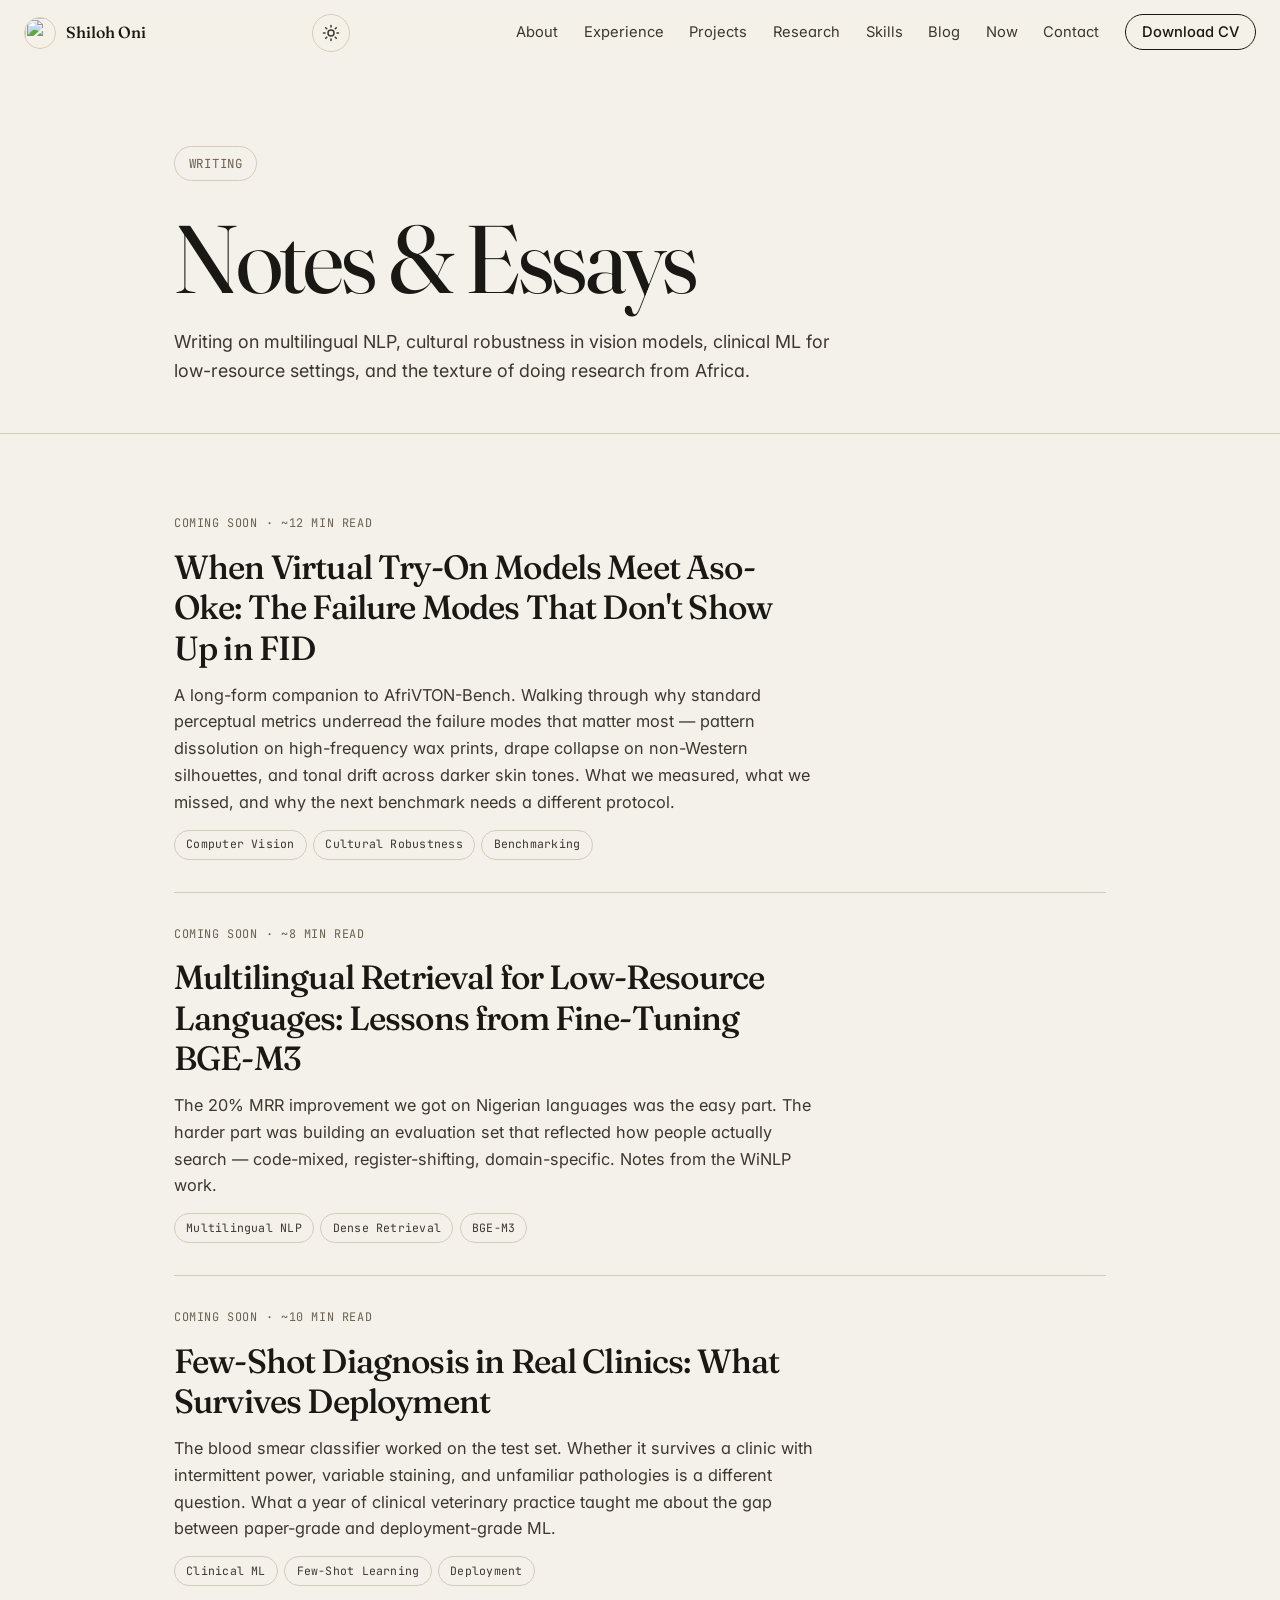
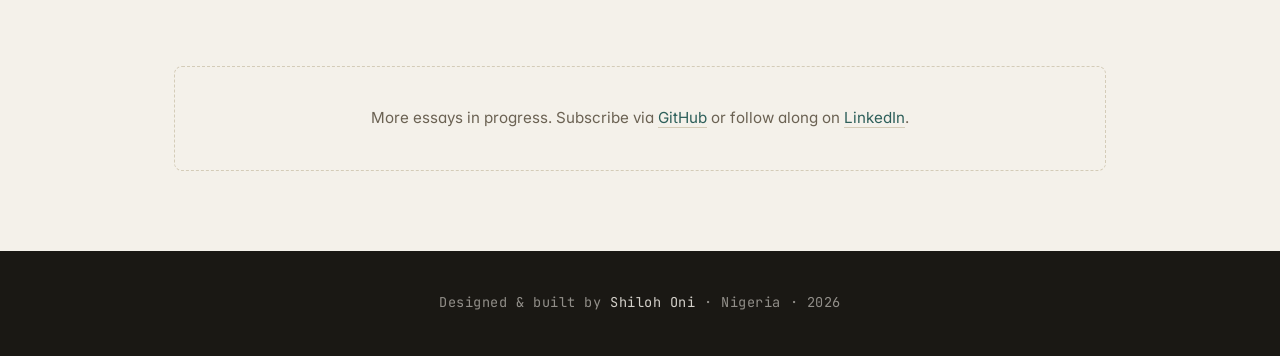
==== blog.html @ 476ba699 "Add files via upload Initial commit" ====
<!DOCTYPE html>
<html lang="en">
<head>
  <meta charset="UTF-8" />
  <meta name="viewport" content="width=device-width, initial-scale=1.0" />
  <meta name="description" content="Writing on multilingual NLP, cultural robustness in vision models, clinical ML, and applied research from Africa." />
  <title>Blog — Shiloh Oni</title>
  <link rel="preconnect" href="https://fonts.googleapis.com" />
  <link rel="preconnect" href="https://fonts.gstatic.com" crossorigin />
  <link href="https://fonts.googleapis.com/css2?family=Fraunces:opsz,wght@9..144,300;9..144,400;9..144,500;9..144,600;9..144,700&family=Inter:wght@300;400;500;600;700&family=JetBrains+Mono:wght@400;500&display=swap" rel="stylesheet" />
  <link rel="stylesheet" href="styles.css" />
</head>
<body>

  <!-- ============ NAV ============ -->
  <nav class="nav" id="nav">
    <a href="index.html" class="nav__brand">
      <img src="assets/shiloh-portrait.jpg" alt="" class="nav__avatar" />
      <span class="nav__name">Shiloh Oni</span>
    </a>
    <div class="nav__actions">
      <button class="theme-toggle" id="themeToggle" aria-label="Toggle theme" title="Toggle theme">
        <svg class="theme-toggle__sun" viewBox="0 0 24 24" width="18" height="18" fill="none" stroke="currentColor" stroke-width="2" stroke-linecap="round" stroke-linejoin="round"><circle cx="12" cy="12" r="4"/><path d="M12 2v2M12 20v2M4.93 4.93l1.41 1.41M17.66 17.66l1.41 1.41M2 12h2M20 12h2M4.93 19.07l1.41-1.41M17.66 6.34l1.41-1.41"/></svg>
        <svg class="theme-toggle__moon" viewBox="0 0 24 24" width="18" height="18" fill="none" stroke="currentColor" stroke-width="2" stroke-linecap="round" stroke-linejoin="round"><path d="M21 12.79A9 9 0 1 1 11.21 3 7 7 0 0 0 21 12.79z"/></svg>
      </button>
      <button class="nav__toggle" id="navToggle" aria-label="Toggle menu" aria-expanded="false">
        <span></span><span></span><span></span>
      </button>
    </div>
    <ul class="nav__list" id="navList">
      <li><a href="index.html#about">About</a></li>
      <li><a href="index.html#experience">Experience</a></li>
      <li><a href="index.html#projects">Projects</a></li>
      <li><a href="index.html#research">Research</a></li>
      <li><a href="index.html#skills">Skills</a></li>
      <li><a href="blog.html" aria-current="page">Blog</a></li>
      <li><a href="now.html">Now</a></li>
      <li><a href="index.html#contact">Contact</a></li>
      <li><a href="assets/ShilohOni_CV.pdf" class="nav__cv" target="_blank" rel="noopener">Download CV</a></li>
    </ul>
  </nav>

  <!-- ============ HEADER ============ -->
  <header class="page-header">
    <div class="container container--narrow">
      <div class="page-header__meta">
        <span>Writing</span>
      </div>
      <h1 class="page-header__title">Notes &amp; Essays</h1>
      <p class="page-header__lede">
        Writing on multilingual NLP, cultural robustness in vision models, clinical ML for low-resource settings, and the texture of doing research from Africa.
      </p>
    </div>
  </header>

  <!-- ============ POSTS ============ -->
  <section class="blog">
    <div class="container container--narrow">

      <article class="post-card">
        <div class="post-card__meta">
          <span>Coming Soon</span><span aria-hidden="true">·</span>
          <span>~12 min read</span>
        </div>
        <h2 class="post-card__title">When Virtual Try-On Models Meet Aso-Oke: The Failure Modes That Don't Show Up in FID</h2>
        <p class="post-card__excerpt">
          A long-form companion to AfriVTON-Bench. Walking through why standard perceptual metrics underread the failure modes that matter most — pattern dissolution on high-frequency wax prints, drape collapse on non-Western silhouettes, and tonal drift across darker skin tones. What we measured, what we missed, and why the next benchmark needs a different protocol.
        </p>
        <div class="tags">
          <span class="tag">Computer Vision</span>
          <span class="tag">Cultural Robustness</span>
          <span class="tag">Benchmarking</span>
        </div>
      </article>

      <article class="post-card">
        <div class="post-card__meta">
          <span>Coming Soon</span><span aria-hidden="true">·</span>
          <span>~8 min read</span>
        </div>
        <h2 class="post-card__title">Multilingual Retrieval for Low-Resource Languages: Lessons from Fine-Tuning BGE-M3</h2>
        <p class="post-card__excerpt">
          The 20% MRR improvement we got on Nigerian languages was the easy part. The harder part was building an evaluation set that reflected how people actually search — code-mixed, register-shifting, domain-specific. Notes from the WiNLP work.
        </p>
        <div class="tags">
          <span class="tag">Multilingual NLP</span>
          <span class="tag">Dense Retrieval</span>
          <span class="tag">BGE-M3</span>
        </div>
      </article>

      <article class="post-card">
        <div class="post-card__meta">
          <span>Coming Soon</span><span aria-hidden="true">·</span>
          <span>~10 min read</span>
        </div>
        <h2 class="post-card__title">Few-Shot Diagnosis in Real Clinics: What Survives Deployment</h2>
        <p class="post-card__excerpt">
          The blood smear classifier worked on the test set. Whether it survives a clinic with intermittent power, variable staining, and unfamiliar pathologies is a different question. What a year of clinical veterinary practice taught me about the gap between paper-grade and deployment-grade ML.
        </p>
        <div class="tags">
          <span class="tag">Clinical ML</span>
          <span class="tag">Few-Shot Learning</span>
          <span class="tag">Deployment</span>
        </div>
      </article>

      <div class="blog__placeholder">
        <p>More essays in progress. Subscribe via <a href="https://github.com/tamiloreafk" target="_blank" rel="noopener">GitHub</a> or follow along on <a href="https://www.linkedin.com/in/adebisi-oni-2a6aa83b8" target="_blank" rel="noopener">LinkedIn</a>.</p>
      </div>

    </div>
  </section>

  <footer class="footer">
    <div class="container">
      <p>Designed &amp; built by <a href="index.html">Shiloh Oni</a> · Nigeria · 2026</p>
    </div>
  </footer>

  <script src="script.js"></script>
</body>
</html>
---- styles.css ----
/* ============================================================
   Shiloh Oni — Portfolio
   ============================================================ */

/* ===== Tokens ===== */
:root, [data-theme="light"] {
  /* Palette — warm cream + near-black */
  --cream: #F4F1EA;
  --cream-2: #ECE6D7;
  --cream-3: #E1D9C5;
  --ink: #1A1814;
  --ink-2: #3D372E;
  --ink-3: #6B6253;
  --ink-4: #9A8F7C;
  --rule: #D4CCB8;
  --rule-soft: #E4DDCB;
  --accent: #2D5F5A;
  --accent-2: #1F4441;
  --accent-soft: rgba(45,95,90,0.08);
  --accent-border: rgba(45,95,90,0.25);
  --grad-1: #2D5F5A;
  --grad-2: #6B8E3D;
  --grad-text-start: #1A1814;
  --grad-text-end: #6B6253;
  --shadow-portrait: 0 30px 60px -30px rgba(26,24,20,0.25);
  --shadow-card: 0 12px 30px -18px rgba(26,24,20,0.18);
  --nav-bg: rgba(244, 241, 234, 0.92);

  /* Type */
  --font-display: 'Fraunces', Georgia, serif;
  --font-body: 'Inter', -apple-system, BlinkMacSystemFont, sans-serif;
  --font-mono: 'JetBrains Mono', ui-monospace, monospace;

  /* Layout */
  --container: 1200px;
  --container-narrow: 980px;
  --space-1: 0.5rem;
  --space-2: 1rem;
  --space-3: 1.5rem;
  --space-4: 2rem;
  --space-5: 3rem;
  --space-6: 4.5rem;
  --space-7: 6rem;
  --radius-sm: 4px;
  --radius: 8px;
  --radius-lg: 16px;
  --radius-xl: 24px;
}

[data-theme="dark"] {
  --cream: #0A0A0C;
  --cream-2: #111114;
  --cream-3: #1A1A1F;
  --ink: #FAFAFA;
  --ink-2: #C5C5CB;
  --ink-3: #8A8A92;
  --ink-4: #5C5C66;
  --rule: rgba(255,255,255,0.08);
  --rule-soft: rgba(255,255,255,0.05);
  --accent: #34D399;
  --accent-2: #10B981;
  --accent-soft: rgba(52,211,153,0.10);
  --accent-border: rgba(52,211,153,0.30);
  --grad-1: #22D3EE;
  --grad-2: #34D399;
  --grad-text-start: #FFFFFF;
  --grad-text-end: #6B6B73;
  --shadow-portrait: 0 30px 80px -30px rgba(34,211,238,0.25), 0 0 0 1px rgba(255,255,255,0.04);
  --shadow-card: 0 12px 30px -18px rgba(0,0,0,0.6);
  --nav-bg: rgba(10, 10, 12, 0.85);
}

/* ===== Reset / base ===== */
*, *::before, *::after { box-sizing: border-box; }
html { scroll-behavior: smooth; -webkit-text-size-adjust: 100%; }
body {
  margin: 0;
  font-family: var(--font-body);
  font-size: 16px;
  line-height: 1.6;
  color: var(--ink);
  background: var(--cream);
  font-feature-settings: "ss01", "cv11";
  -webkit-font-smoothing: antialiased;
  -moz-osx-font-smoothing: grayscale;
}
img { max-width: 100%; display: block; }
a { color: inherit; text-decoration: none; transition: color .2s ease; }
a:hover { color: var(--accent); }
ul, ol { margin: 0; padding: 0; list-style: none; }
button { font: inherit; cursor: pointer; }

/* Selection */
::selection { background: var(--ink); color: var(--cream); }

/* ===== Layout helpers ===== */
.container {
  width: 100%;
  max-width: var(--container);
  margin: 0 auto;
  padding: 0 1.5rem;
}

/* ===== Navigation ===== */
.nav {
  position: sticky;
  top: 0;
  z-index: 100;
  background: var(--nav-bg);
  backdrop-filter: saturate(140%) blur(10px);
  -webkit-backdrop-filter: saturate(140%) blur(10px);
  border-bottom: 1px solid transparent;
  transition: border-color .2s ease, background .25s ease;
  display: flex;
  align-items: center;
  justify-content: space-between;
  gap: 1rem;
  padding: 0.85rem 1.5rem;
}
.nav.is-scrolled { border-bottom-color: var(--rule); }

.nav__brand {
  display: inline-flex;
  align-items: center;
  gap: 0.65rem;
  font-weight: 600;
  letter-spacing: -0.01em;
}
.nav__avatar {
  width: 32px; height: 32px;
  border-radius: 50%;
  object-fit: cover;
  border: 1px solid var(--rule);
}
.nav__name { font-family: var(--font-display); font-weight: 500; font-size: 1rem; }

.nav__list {
  display: flex;
  align-items: center;
  gap: 1.6rem;
  font-size: 0.92rem;
}
.nav__list a { color: var(--ink-2); }
.nav__list a:hover { color: var(--ink); }
.nav__cv {
  padding: 0.5rem 1rem;
  border: 1px solid var(--ink);
  border-radius: 999px;
  color: var(--ink) !important;
  font-weight: 500;
  transition: background .2s ease, color .2s ease;
}
.nav__cv:hover { background: var(--ink); color: var(--cream) !important; }

.nav__toggle { display: none; }

/* ===== Hero ===== */
.hero {
  position: relative;
  padding: 4.5rem 0 0;
  border-bottom: 1px solid var(--rule);
}
.hero .container { position: relative; }

.hero__status {
  display: inline-flex;
  align-items: center;
  gap: 0.55rem;
  font-family: var(--font-mono);
  font-size: 0.78rem;
  letter-spacing: 0.04em;
  text-transform: uppercase;
  color: var(--ink-2);
  padding: 0.4rem 0.85rem;
  border: 1px solid var(--rule);
  border-radius: 999px;
  background: rgba(255,255,255,0.4);
  margin-bottom: 2rem;
}
.hero__dot {
  width: 7px; height: 7px;
  border-radius: 50%;
  background: var(--accent);
  box-shadow: 0 0 0 3px rgba(45,95,90,0.18);
  animation: pulse 2.4s ease-in-out infinite;
}
@keyframes pulse {
  0%, 100% { opacity: 1; }
  50% { opacity: 0.55; }
}

.hero__name {
  font-family: var(--font-display);
  font-weight: 400;
  font-size: clamp(3.5rem, 9vw, 7.5rem);
  line-height: 0.95;
  letter-spacing: -0.035em;
  margin: 0 0 1.5rem;
  font-variation-settings: "opsz" 144, "SOFT" 100;
  max-width: 60%;
}
.hero__name-em {
  font-style: italic;
  font-weight: 300;
  color: var(--ink-2);
}

.hero__divider {
  width: 60px;
  height: 1px;
  background: var(--ink);
  margin: 1rem 0 1.75rem;
}

.hero__lede {
  font-size: 1.18rem;
  line-height: 1.6;
  max-width: 56%;
  margin: 0 0 1.4rem;
  color: var(--ink-2);
}
.hero__lede strong { color: var(--ink); font-weight: 600; }

.hero__now {
  max-width: 56%;
  font-size: 0.96rem;
  color: var(--ink-3);
  margin: 0 0 2.25rem;
  padding-left: 1rem;
  border-left: 2px solid var(--accent);
}
.hero__now a { color: var(--accent); border-bottom: 1px dashed var(--accent); }
.hero__now a:hover { background: var(--accent); color: var(--cream); border-bottom-color: transparent; }

.hero__cta {
  display: flex;
  gap: 0.75rem;
  margin-bottom: 1.75rem;
  flex-wrap: wrap;
}
.btn {
  display: inline-flex;
  align-items: center;
  gap: 0.5rem;
  padding: 0.85rem 1.4rem;
  border-radius: 999px;
  font-size: 0.95rem;
  font-weight: 500;
  transition: transform .15s ease, background .2s ease, color .2s ease, border-color .2s ease;
}
.btn--primary {
  background: var(--ink);
  color: var(--cream);
  border: 1px solid var(--ink);
}
.btn--primary:hover {
  background: var(--accent);
  border-color: var(--accent);
  color: var(--cream);
  transform: translateY(-1px);
}
.btn--ghost {
  background: transparent;
  color: var(--ink);
  border: 1px solid var(--ink);
}
.btn--ghost:hover {
  background: var(--ink);
  color: var(--cream);
  transform: translateY(-1px);
}

.hero__socials {
  display: flex;
  gap: 0.5rem;
  margin-bottom: 3rem;
}
.hero__socials a {
  display: inline-flex;
  align-items: center;
  justify-content: center;
  width: 40px; height: 40px;
  border: 1px solid var(--rule);
  border-radius: 50%;
  color: var(--ink-2);
  transition: background .2s ease, color .2s ease, border-color .2s ease, transform .15s ease;
}
.hero__socials a:hover {
  background: var(--ink);
  color: var(--cream);
  border-color: var(--ink);
  transform: translateY(-2px);
}

.hero__portrait {
  position: absolute;
  right: 1.5rem;
  top: 3rem;
  width: 36%;
  max-width: 420px;
  aspect-ratio: 3 / 4;
  overflow: hidden;
  border-radius: var(--radius-lg);
  border: 1px solid var(--rule);
  box-shadow: 0 30px 60px -30px rgba(26,24,20,0.25);
}
.hero__portrait img {
  width: 100%; height: 100%;
  object-fit: cover;
  object-position: center 18%;
}

.hero__stats {
  display: grid;
  grid-template-columns: repeat(4, 1fr);
  gap: 1rem;
  padding: 2.5rem 1.5rem;
  border-top: 1px solid var(--rule);
  margin-top: 2.5rem;
}
.stat {
  display: flex;
  flex-direction: column;
  gap: 0.35rem;
}
.stat__num {
  font-family: var(--font-display);
  font-weight: 500;
  font-size: clamp(2rem, 4vw, 3rem);
  line-height: 1;
  letter-spacing: -0.025em;
  color: var(--ink);
}
.stat__plus {
  font-size: 0.65em;
  color: var(--accent);
  margin-left: 0.1em;
}
.stat__label {
  font-family: var(--font-mono);
  font-size: 0.75rem;
  color: var(--ink-3);
  text-transform: uppercase;
  letter-spacing: 0.05em;
}

.marquee {
  overflow: hidden;
  border-top: 1px solid var(--rule);
  border-bottom: 1px solid var(--rule);
  padding: 0.85rem 0;
  background: var(--cream-2);
}
.marquee__track {
  display: flex;
  gap: 1.5rem;
  white-space: nowrap;
  animation: marquee 50s linear infinite;
  font-family: var(--font-mono);
  font-size: 0.82rem;
  letter-spacing: 0.04em;
  text-transform: uppercase;
  color: var(--ink-2);
}
.marquee__track span { flex-shrink: 0; }
@keyframes marquee {
  from { transform: translateX(0); }
  to { transform: translateX(-50%); }
}

/* ===== Section base ===== */
.section {
  padding: var(--space-7) 0;
  border-bottom: 1px solid var(--rule);
}
.section--alt { background: var(--cream-2); }
.section--contact { background: var(--ink); color: var(--cream); border-bottom: none; }
.section--contact .section__num { color: rgba(244,241,234,0.6); border-color: rgba(244,241,234,0.18); }
.section--contact .section__title { color: var(--cream); }
.section--contact .section__lede { color: rgba(244,241,234,0.7); }

.section__head {
  display: flex;
  align-items: center;
  gap: 1rem;
  margin-bottom: 1.5rem;
}
.section__num {
  display: inline-flex;
  align-items: center;
  font-family: var(--font-mono);
  font-size: 0.78rem;
  letter-spacing: 0.06em;
  text-transform: uppercase;
  color: var(--ink-3);
  padding: 0.4rem 0.85rem;
  border: 1px solid var(--rule);
  border-radius: 999px;
}
.section__title {
  font-family: var(--font-display);
  font-weight: 400;
  font-size: clamp(2.25rem, 4.5vw, 3.5rem);
  line-height: 1.05;
  letter-spacing: -0.03em;
  margin: 0 0 1rem;
  max-width: 22ch;
}
.section__lede {
  font-size: 1.08rem;
  color: var(--ink-2);
  max-width: 60ch;
  margin: 0 0 3rem;
}

/* ===== About ===== */
.about {
  display: grid;
  grid-template-columns: 5fr 7fr;
  gap: 3rem;
  align-items: start;
  margin-bottom: 3.5rem;
}
.about__portrait {
  margin: 0;
  border-radius: var(--radius-lg);
  overflow: hidden;
  border: 1px solid var(--rule);
  aspect-ratio: 3 / 4;
  box-shadow: 0 20px 50px -25px rgba(26,24,20,0.3);
}
.about__portrait img {
  width: 100%; height: 100%;
  object-fit: cover;
  object-position: center 18%;
  filter: contrast(1.02);
}
.about__body p {
  font-size: 1.04rem;
  line-height: 1.7;
  color: var(--ink-2);
  margin: 0 0 1.1rem;
}
.about__body strong { color: var(--ink); font-weight: 600; }

.about__stats {
  display: grid;
  grid-template-columns: repeat(4, 1fr);
  gap: 1.5rem;
  padding-top: 2rem;
  border-top: 1px solid var(--rule);
}

/* ===== Timeline / Roles ===== */
.timeline {
  position: relative;
  padding-left: 0;
  display: flex;
  flex-direction: column;
  gap: 2rem;
}
.role {
  padding: 2rem 0;
  border-top: 1px solid var(--rule);
  display: grid;
  grid-template-columns: 280px 1fr;
  grid-template-areas:
    "head desc"
    "meta desc"
    ".    tags";
  gap: 0.5rem 3rem;
  align-items: start;
}
.role:last-child { border-bottom: 1px solid var(--rule); }

.role__head {
  grid-area: head;
  display: flex;
  flex-direction: column;
  gap: 0.35rem;
}
.role__co {
  font-family: var(--font-display);
  font-weight: 500;
  font-size: 1.5rem;
  line-height: 1.15;
  letter-spacing: -0.02em;
  margin: 0;
  color: var(--ink);
}
.role__title {
  font-size: 0.95rem;
  color: var(--ink-2);
  font-weight: 500;
}
.role__meta {
  grid-area: meta;
  display: flex;
  flex-wrap: wrap;
  gap: 0.4rem;
  font-family: var(--font-mono);
  font-size: 0.74rem;
  color: var(--ink-3);
  text-transform: uppercase;
  letter-spacing: 0.04em;
  margin-top: 0.35rem;
}
.role > p {
  grid-area: desc;
  margin: 0 0 0.85rem;
  color: var(--ink-2);
  line-height: 1.65;
  align-self: start;
}
.role > .tags { grid-area: tags; margin-top: 0.25rem; }

/* ===== Tags ===== */
.tags {
  display: flex;
  flex-wrap: wrap;
  gap: 0.4rem;
}
.tag {
  display: inline-flex;
  align-items: center;
  padding: 0.3rem 0.7rem;
  border-radius: 999px;
  background: transparent;
  border: 1px solid var(--rule);
  font-family: var(--font-mono);
  font-size: 0.72rem;
  color: var(--ink-2);
  letter-spacing: 0.02em;
  transition: background .2s ease, color .2s ease, border-color .2s ease;
}
.tag:hover {
  background: var(--ink);
  color: var(--cream);
  border-color: var(--ink);
}

/* ===== Projects ===== */
.projects {
  display: grid;
  grid-template-columns: repeat(2, 1fr);
  gap: 1.5rem;
}
.project {
  padding: 2rem;
  background: var(--cream);
  border: 1px solid var(--rule);
  border-radius: var(--radius-lg);
  display: flex;
  flex-direction: column;
  gap: 1rem;
  transition: transform .2s ease, box-shadow .2s ease, border-color .2s ease;
}
.section--alt .project { background: var(--cream); }
.project:hover {
  transform: translateY(-3px);
  border-color: var(--ink-4);
  box-shadow: 0 20px 40px -25px rgba(26,24,20,0.2);
}
.project__head { display: flex; flex-direction: column; gap: 0.5rem; }
.project__badge {
  display: inline-flex;
  align-self: flex-start;
  font-family: var(--font-mono);
  font-size: 0.7rem;
  text-transform: uppercase;
  letter-spacing: 0.05em;
  color: var(--accent);
  padding: 0.3rem 0.65rem;
  background: rgba(45,95,90,0.08);
  border-radius: 999px;
}
.project__title {
  font-family: var(--font-display);
  font-weight: 500;
  font-size: 1.55rem;
  line-height: 1.2;
  letter-spacing: -0.02em;
  margin: 0;
  color: var(--ink);
}
.project p {
  margin: 0;
  color: var(--ink-2);
  line-height: 1.65;
  flex-grow: 1;
}
.project__links {
  display: flex;
  gap: 1rem;
  padding-top: 0.5rem;
  border-top: 1px solid var(--rule-soft);
  margin-top: auto;
}
.project__links a {
  font-family: var(--font-mono);
  font-size: 0.8rem;
  letter-spacing: 0.03em;
  text-transform: uppercase;
  color: var(--ink);
  font-weight: 500;
}
.project__links a:hover { color: var(--accent); }

/* ===== Papers / Research ===== */
.papers { display: flex; flex-direction: column; gap: 2rem; }
.paper {
  padding: 2.25rem;
  background: var(--cream);
  border: 1px solid var(--rule);
  border-radius: var(--radius-lg);
}
.paper__venue {
  display: inline-flex;
  font-family: var(--font-mono);
  font-size: 0.74rem;
  text-transform: uppercase;
  letter-spacing: 0.05em;
  color: var(--accent);
  padding: 0.35rem 0.75rem;
  background: rgba(45,95,90,0.08);
  border-radius: 999px;
  margin-bottom: 1rem;
}
.paper__title {
  font-family: var(--font-display);
  font-weight: 500;
  font-size: clamp(1.4rem, 2.4vw, 1.85rem);
  line-height: 1.25;
  letter-spacing: -0.02em;
  margin: 0 0 0.5rem;
  color: var(--ink);
}
.paper__authors {
  font-size: 0.92rem;
  color: var(--ink-3);
  margin-bottom: 1rem;
}
.paper__abstract {
  margin: 0 0 1.25rem;
  color: var(--ink-2);
  line-height: 1.7;
}

/* ===== Skills ===== */
.skills {
  display: grid;
  grid-template-columns: repeat(2, 1fr);
  gap: 2rem 3rem;
}
.skill-group h4 {
  font-family: var(--font-mono);
  font-size: 0.78rem;
  font-weight: 500;
  text-transform: uppercase;
  letter-spacing: 0.06em;
  color: var(--ink-3);
  margin: 0 0 0.85rem;
  padding-bottom: 0.5rem;
  border-bottom: 1px solid var(--rule);
}

/* ===== Awards ===== */
.awards {
  margin-top: 3rem;
  padding: 2rem;
  background: var(--cream);
  border: 1px solid var(--rule);
  border-radius: var(--radius-lg);
}
.awards__title {
  font-family: var(--font-display);
  font-size: 1.4rem;
  font-weight: 500;
  letter-spacing: -0.02em;
  margin: 0 0 1rem;
}
.awards__list { display: flex; flex-direction: column; gap: 0.6rem; }
.awards__list li {
  padding-left: 1.25rem;
  position: relative;
  color: var(--ink-2);
  line-height: 1.55;
}
.awards__list li::before {
  content: "";
  position: absolute;
  left: 0; top: 0.7em;
  width: 6px; height: 6px;
  background: var(--accent);
  border-radius: 50%;
}
.awards__list strong { color: var(--ink); font-weight: 600; }

/* ===== Contact ===== */
.section--contact .section__head { margin-bottom: 1.5rem; }
.contact__email {
  display: inline-block;
  font-family: var(--font-display);
  font-weight: 400;
  font-size: clamp(1.5rem, 4vw, 2.4rem);
  letter-spacing: -0.02em;
  color: var(--cream);
  border-bottom: 1px solid rgba(244,241,234,0.3);
  padding-bottom: 0.5rem;
  margin: 1.5rem 0 2.5rem;
  transition: border-color .2s ease, color .2s ease;
}
.contact__email:hover {
  color: var(--cream);
  border-bottom-color: var(--cream);
}
.contact__links {
  display: flex;
  flex-wrap: wrap;
  gap: 1rem 2rem;
}
.contact__links a {
  font-family: var(--font-mono);
  font-size: 0.85rem;
  letter-spacing: 0.04em;
  text-transform: uppercase;
  color: rgba(244,241,234,0.85);
}
.contact__links a:hover { color: var(--cream); }

/* ===== Footer ===== */
.footer {
  background: var(--ink);
  color: rgba(244,241,234,0.55);
  padding: 1.75rem 0;
  font-size: 0.85rem;
  font-family: var(--font-mono);
  text-align: center;
  letter-spacing: 0.04em;
}
.footer a { color: rgba(244,241,234,0.85); }
.footer a:hover { color: var(--cream); }

/* ============================================================
   Responsive
   ============================================================ */
@media (max-width: 960px) {
  .nav { padding: 0.75rem 1.25rem; }
  .nav__toggle {
    display: flex;
    flex-direction: column;
    justify-content: space-around;
    width: 28px;
    height: 22px;
    padding: 0;
    background: transparent;
    border: none;
  }
  .nav__toggle span {
    width: 100%;
    height: 1.5px;
    background: var(--ink);
    transition: transform .25s ease, opacity .25s ease;
  }
  .nav__list {
    position: absolute;
    top: 100%;
    left: 0; right: 0;
    flex-direction: column;
    align-items: flex-start;
    gap: 0;
    background: var(--cream);
    border-bottom: 1px solid transparent;
    padding: 0 1.5rem;
    max-height: 0;
    overflow: hidden;
    visibility: hidden;
    transition: max-height .3s ease, padding .3s ease, visibility 0s linear .3s, border-color .3s ease;
  }
  .nav__list.is-open {
    max-height: 540px;
    padding: 1rem 1.5rem 1.5rem;
    visibility: visible;
    border-bottom-color: var(--rule);
    transition: max-height .3s ease, padding .3s ease, visibility 0s linear 0s, border-color .3s ease;
  }
  .nav__list li { width: 100%; padding: 0.65rem 0; border-bottom: 1px solid var(--rule-soft); }
  .nav__list li:last-child { border-bottom: none; padding-top: 1rem; }
  .nav__cv { display: inline-block; }

  .hero { padding-top: 3rem; }
  .hero__name { max-width: 100%; }
  .hero__lede, .hero__now { max-width: 100%; }
  .hero__portrait {
    position: relative;
    right: auto; top: auto;
    width: 80%;
    margin: 2rem auto;
  }
  .hero__stats { grid-template-columns: repeat(2, 1fr); gap: 1.5rem; }
  .about { grid-template-columns: 1fr; gap: 2rem; }
  .about__portrait { max-width: 320px; margin: 0 auto; }
  .about__stats { grid-template-columns: repeat(2, 1fr); }
  .role {
    grid-template-columns: 1fr;
    grid-template-areas:
      "head"
      "meta"
      "desc"
      "tags";
    gap: 0.5rem;
  }
  .role__meta { margin-bottom: 0.5rem; }
  .projects { grid-template-columns: 1fr; }
  .skills { grid-template-columns: 1fr; gap: 1.75rem; }
  .section { padding: 4.5rem 0; }
}

@media (max-width: 560px) {
  .container { padding: 0 1.25rem; }
  .hero { padding-top: 2.5rem; }
  .hero__name { font-size: 3rem; }
  .hero__lede { font-size: 1.02rem; }
  .hero__stats { grid-template-columns: 1fr 1fr; padding: 1.75rem 1.25rem; }
  .about__stats { grid-template-columns: 1fr 1fr; }
  .project, .paper, .awards { padding: 1.5rem; }
  .section__title { font-size: 2rem; }
  .nav__list { padding: 1rem 1.25rem 1.25rem; }
}

/* Reduced motion */
@media (prefers-reduced-motion: reduce) {
  *, *::before, *::after {
    animation-duration: 0.01ms !important;
    transition-duration: 0.01ms !important;
  }
  html { scroll-behavior: auto; }
}

/* Focus styles for accessibility */
a:focus-visible, button:focus-visible {
  outline: 2px solid var(--accent);
  outline-offset: 3px;
  border-radius: var(--radius-sm);
}

/* ============================================================
   Sub-page styles — Now, Blog, Case Studies
   ============================================================ */

.container--narrow {
  max-width: var(--container-narrow);
}

/* ===== Page header (Now, Blog) ===== */
.page-header {
  padding: 5rem 0 3rem;
  border-bottom: 1px solid var(--rule);
}
.page-header__meta {
  display: inline-flex;
  align-items: center;
  font-family: var(--font-mono);
  font-size: 0.78rem;
  letter-spacing: 0.06em;
  text-transform: uppercase;
  color: var(--ink-3);
  padding: 0.4rem 0.85rem;
  border: 1px solid var(--rule);
  border-radius: 999px;
  margin-bottom: 2rem;
}
.page-header__title {
  font-family: var(--font-display);
  font-weight: 400;
  font-size: clamp(3rem, 8vw, 6rem);
  line-height: 0.95;
  letter-spacing: -0.035em;
  margin: 0 0 1.5rem;
}
.page-header__sub {
  display: flex;
  flex-wrap: wrap;
  gap: 0.5rem;
  font-family: var(--font-mono);
  font-size: 0.82rem;
  letter-spacing: 0.04em;
  text-transform: uppercase;
  color: var(--ink-3);
  margin-bottom: 1.5rem;
}
.page-header__sub a { color: var(--accent); }
.page-header__lede {
  font-size: 1.12rem;
  line-height: 1.6;
  color: var(--ink-2);
  max-width: 60ch;
  margin: 0;
}

/* ===== Now sections ===== */
.now-section {
  padding: 4rem 0;
  border-bottom: 1px solid var(--rule);
}
.now-section--alt { background: var(--cream-2); }
.now-section__title {
  font-family: var(--font-display);
  font-weight: 400;
  font-size: clamp(2rem, 4vw, 2.75rem);
  letter-spacing: -0.025em;
  margin: 0 0 2.5rem;
  padding-bottom: 1rem;
  border-bottom: 1px solid var(--rule);
}

.now-item {
  padding: 1.75rem 0;
  border-top: 1px solid var(--rule-soft);
}
.now-item:first-of-type { border-top: none; padding-top: 0; }
.now-item__head {
  display: flex;
  flex-wrap: wrap;
  align-items: baseline;
  gap: 0.75rem;
  margin-bottom: 0.75rem;
}
.now-item__head h3 {
  font-family: var(--font-display);
  font-weight: 500;
  font-size: 1.4rem;
  line-height: 1.25;
  letter-spacing: -0.02em;
  margin: 0;
  color: var(--ink);
  flex: 1 1 auto;
  min-width: 0;
}
.now-item__badge {
  display: inline-flex;
  font-family: var(--font-mono);
  font-size: 0.7rem;
  text-transform: uppercase;
  letter-spacing: 0.05em;
  color: var(--ink-3);
  padding: 0.3rem 0.65rem;
  background: var(--cream-2);
  border: 1px solid var(--rule);
  border-radius: 999px;
  white-space: nowrap;
}
.now-section--alt .now-item__badge { background: var(--cream); }
.now-item__badge--active {
  color: var(--accent);
  background: rgba(45,95,90,0.08);
  border-color: rgba(45,95,90,0.25);
}
.now-item__sub {
  font-size: 0.92rem;
  color: var(--ink-3);
  font-style: italic;
}
.now-item p {
  margin: 0 0 1rem;
  color: var(--ink-2);
  line-height: 1.65;
}
.now-item .tags { margin-top: 0.5rem; }

/* ===== Blog ===== */
.blog { padding: 4rem 0 5rem; }
.post-card {
  padding: 2rem 0;
  border-top: 1px solid var(--rule);
  display: flex;
  flex-direction: column;
  gap: 0.85rem;
}
.post-card:first-of-type { border-top: none; padding-top: 1rem; }
.post-card__meta {
  display: flex;
  flex-wrap: wrap;
  gap: 0.5rem;
  font-family: var(--font-mono);
  font-size: 0.74rem;
  text-transform: uppercase;
  letter-spacing: 0.05em;
  color: var(--ink-3);
}
.post-card__title {
  font-family: var(--font-display);
  font-weight: 500;
  font-size: clamp(1.5rem, 3vw, 2.1rem);
  line-height: 1.2;
  letter-spacing: -0.025em;
  margin: 0;
  color: var(--ink);
  max-width: 28ch;
}
.post-card__excerpt {
  font-size: 1.02rem;
  line-height: 1.65;
  color: var(--ink-2);
  margin: 0;
  max-width: 65ch;
}
.blog__placeholder {
  margin-top: 3rem;
  padding: 1.5rem;
  border: 1px dashed var(--rule);
  border-radius: var(--radius);
  text-align: center;
  color: var(--ink-3);
  font-size: 0.95rem;
}
.blog__placeholder a {
  color: var(--accent);
  border-bottom: 1px solid var(--rule);
}

/* ===== Case Study ===== */
.case {
  padding: 4rem 0 5rem;
}
.case__back {
  display: inline-flex;
  align-items: center;
  font-family: var(--font-mono);
  font-size: 0.82rem;
  text-transform: uppercase;
  letter-spacing: 0.05em;
  color: var(--ink-3);
  margin-bottom: 2rem;
  transition: color .2s ease;
}
.case__back:hover { color: var(--accent); }

.case__meta {
  display: flex;
  flex-wrap: wrap;
  align-items: center;
  gap: 0.75rem;
  margin-bottom: 1.5rem;
  font-family: var(--font-mono);
  font-size: 0.78rem;
  letter-spacing: 0.04em;
  text-transform: uppercase;
  color: var(--ink-3);
}
.case__badge {
  display: inline-flex;
  color: var(--accent);
  padding: 0.4rem 0.85rem;
  background: rgba(45,95,90,0.08);
  border-radius: 999px;
}

.case__title {
  font-family: var(--font-display);
  font-weight: 400;
  font-size: clamp(2.5rem, 6vw, 4.5rem);
  line-height: 1.0;
  letter-spacing: -0.035em;
  margin: 0 0 1rem;
}
.case__subtitle {
  font-family: var(--font-display);
  font-weight: 300;
  font-style: italic;
  font-size: clamp(1.15rem, 2.4vw, 1.5rem);
  line-height: 1.35;
  color: var(--ink-2);
  margin: 0 0 1.5rem;
  max-width: 36ch;
}
.case__authors {
  font-size: 0.95rem;
  color: var(--ink-3);
  margin-bottom: 1.5rem;
}
.case__authors strong { color: var(--ink); }
.case__tags { margin-bottom: 3rem; }

.case__section {
  margin-top: 3.25rem;
  padding-top: 2.25rem;
  border-top: 1px solid var(--rule);
}
.case__section h2 {
  font-family: var(--font-display);
  font-weight: 500;
  font-size: clamp(1.6rem, 3vw, 2.1rem);
  letter-spacing: -0.02em;
  line-height: 1.15;
  margin: 0 0 1.25rem;
  color: var(--ink);
}
.case__section h3 {
  font-family: var(--font-display);
  font-weight: 500;
  font-size: 1.2rem;
  letter-spacing: -0.015em;
  color: var(--ink);
  margin: 1.75rem 0 0.75rem;
}
.case__section p {
  font-size: 1.05rem;
  line-height: 1.75;
  color: var(--ink-2);
  margin: 0 0 1.1rem;
  max-width: 70ch;
}
.case__section strong { color: var(--ink); font-weight: 600; }
.case__section em { color: var(--ink); font-style: italic; }

.case__list {
  margin: 1rem 0 1.5rem;
  display: flex;
  flex-direction: column;
  gap: 0.85rem;
  max-width: 70ch;
}
.case__list li {
  padding-left: 1.25rem;
  position: relative;
  color: var(--ink-2);
  line-height: 1.65;
}
.case__list li::before {
  content: "";
  position: absolute;
  left: 0;
  top: 0.75em;
  width: 6px;
  height: 6px;
  background: var(--accent);
  border-radius: 50%;
}

.case__links {
  display: flex;
  flex-direction: column;
  gap: 0.65rem;
}
.case__links a {
  font-family: var(--font-mono);
  font-size: 0.88rem;
  text-transform: uppercase;
  letter-spacing: 0.04em;
  color: var(--ink);
  font-weight: 500;
  display: inline-flex;
  width: max-content;
  padding-bottom: 0.25rem;
  border-bottom: 1px solid var(--rule);
  transition: color .2s ease, border-color .2s ease;
}
.case__links a:hover { color: var(--accent); border-bottom-color: var(--accent); }

.case__nav {
  display: flex;
  justify-content: space-between;
  align-items: center;
  gap: 1rem;
  margin-top: 4rem;
  padding-top: 2.5rem;
  border-top: 1px solid var(--rule);
}
.case__nav-link {
  font-family: var(--font-mono);
  font-size: 0.85rem;
  text-transform: uppercase;
  letter-spacing: 0.05em;
  color: var(--ink-2);
  transition: color .2s ease;
}
.case__nav-link:hover { color: var(--accent); }

@media (max-width: 560px) {
  .now-section { padding: 3rem 0; }
  .case__nav { flex-direction: column; gap: 0.75rem; align-items: flex-start; }
  .now-item__head h3 { font-size: 1.2rem; }
  .post-card__title { font-size: 1.4rem; }
}

/* ============================================================
   Theme System Extensions
   ============================================================ */

/* Smooth transition between themes */
body, .nav, .section, .project, .paper, .case, .now-section,
.now-item__badge, .role, .tag, .btn, .stat__num, .hero__float {
  transition: background-color .3s ease, color .3s ease, border-color .3s ease;
}

/* ===== Theme toggle button ===== */
.nav__actions {
  display: flex;
  align-items: center;
  gap: 0.5rem;
}
.theme-toggle {
  display: inline-flex;
  align-items: center;
  justify-content: center;
  width: 38px;
  height: 38px;
  padding: 0;
  background: transparent;
  border: 1px solid var(--rule);
  border-radius: 50%;
  color: var(--ink-2);
  cursor: pointer;
  transition: color .2s ease, border-color .2s ease, background .2s ease, transform .15s ease;
}
.theme-toggle:hover {
  color: var(--accent);
  border-color: var(--accent-border);
  transform: rotate(8deg);
}
.theme-toggle__moon { display: none; }
.theme-toggle__sun { display: inline-block; }
[data-theme="dark"] .theme-toggle__sun { display: none; }
[data-theme="dark"] .theme-toggle__moon { display: inline-block; }

/* ============================================================
   Hero — Gradient Name + Role + Floating Stats
   ============================================================ */

/* Gradient name (subtle in light, vivid in dark) */
.hero__name {
  font-family: var(--font-display);
  font-weight: 400;
  font-size: clamp(3.5rem, 9vw, 7rem);
  line-height: 0.95;
  letter-spacing: -0.035em;
  margin: 0 0 1rem;
  max-width: 60%;
}
.hero__name-text {
  background: linear-gradient(180deg, var(--grad-text-start) 0%, var(--grad-text-end) 100%);
  -webkit-background-clip: text;
  background-clip: text;
  color: transparent;
  -webkit-text-fill-color: transparent;
}
[data-theme="dark"] .hero__name {
  font-family: var(--font-body);
  font-weight: 700;
  letter-spacing: -0.04em;
}

/* Role / typed sub-headline */
.hero__role {
  display: inline-flex;
  align-items: baseline;
  font-family: var(--font-mono);
  font-size: 1.15rem;
  font-weight: 500;
  margin: 0 0 1.75rem;
  background: linear-gradient(90deg, var(--grad-1), var(--grad-2));
  -webkit-background-clip: text;
  background-clip: text;
  color: transparent;
  -webkit-text-fill-color: transparent;
  letter-spacing: -0.01em;
}
.hero__role-caret {
  display: inline-block;
  margin-left: 2px;
  color: var(--grad-1);
  -webkit-text-fill-color: var(--grad-1);
  animation: caret 1s steps(2) infinite;
}
@keyframes caret { 50% { opacity: 0; } }

/* hide the old divider in new hero */
.hero__divider { display: none; }

/* Buttons get gradient option for primary */
.btn--primary {
  background: linear-gradient(135deg, var(--grad-1), var(--grad-2));
  color: #ffffff;
  border: 1px solid transparent;
  position: relative;
  box-shadow: 0 8px 24px -8px rgba(34,211,238,0.35);
}
[data-theme="light"] .btn--primary {
  background: var(--ink);
  color: var(--cream);
  border: 1px solid var(--ink);
  box-shadow: none;
}
[data-theme="light"] .btn--primary:hover {
  background: var(--accent);
  border-color: var(--accent);
}
.btn--primary:hover {
  filter: brightness(1.08);
  transform: translateY(-1px);
  box-shadow: 0 12px 32px -10px rgba(34,211,238,0.45);
}

/* Portrait + floating stats wrapper */
.hero__portrait-wrap {
  position: absolute;
  right: 4rem;
  top: 3rem;
  width: 34%;
  max-width: 380px;
}
.hero__portrait {
  position: relative;
  aspect-ratio: 3 / 4;
  overflow: hidden;
  border-radius: var(--radius-xl);
  border: 1px solid var(--rule);
  box-shadow: var(--shadow-portrait);
  z-index: 1;
}
.hero__portrait img {
  width: 100%; height: 100%;
  object-fit: cover;
  object-position: center 18%;
}
/* Gradient border in dark theme */
[data-theme="dark"] .hero__portrait {
  border: none;
  padding: 2px;
  background: linear-gradient(135deg, var(--grad-1), var(--grad-2), var(--grad-1));
}
[data-theme="dark"] .hero__portrait img {
  border-radius: calc(var(--radius-xl) - 2px);
}

/* Floating stat cards */
.hero__float {
  position: absolute;
  display: flex;
  flex-direction: column;
  gap: 0.15rem;
  padding: 0.75rem 1rem;
  background: var(--cream-2);
  border: 1px solid var(--rule);
  border-radius: var(--radius-lg);
  box-shadow: var(--shadow-card);
  z-index: 2;
  backdrop-filter: blur(8px);
  min-width: 110px;
}
[data-theme="dark"] .hero__float {
  background: rgba(26, 26, 31, 0.88);
  border-color: rgba(255,255,255,0.06);
}
.hero__float-num {
  font-family: var(--font-display);
  font-weight: 500;
  font-size: 1.55rem;
  line-height: 1;
  letter-spacing: -0.02em;
  color: var(--ink);
}
[data-theme="dark"] .hero__float-num {
  font-family: var(--font-body);
  font-weight: 600;
  background: linear-gradient(135deg, var(--grad-1), var(--grad-2));
  -webkit-background-clip: text;
  background-clip: text;
  color: transparent;
  -webkit-text-fill-color: transparent;
}
.hero__float-plus { font-size: 0.65em; color: var(--accent); margin-left: 0.05em; }
[data-theme="dark"] .hero__float-plus { -webkit-text-fill-color: var(--accent); }
.hero__float-lbl {
  font-family: var(--font-mono);
  font-size: 0.68rem;
  color: var(--ink-3);
  text-transform: uppercase;
  letter-spacing: 0.05em;
}

.hero__float--tl { top: -1rem; left: -3.5rem; }
.hero__float--tr { top: 1rem; right: -2rem; }
.hero__float--br { bottom: 2.5rem; right: -3rem; }
.hero__float--bl { bottom: -0.5rem; left: -3rem; }

/* Hide the old stats row */
.hero__stats { display: none; }

/* Dark adjustments */
[data-theme="dark"] .hero__status {
  background: rgba(255,255,255,0.03);
  border-color: rgba(255,255,255,0.08);
}
[data-theme="dark"] .hero__now {
  border-left-color: var(--accent);
}
[data-theme="dark"] .hero__now a {
  color: var(--accent);
  border-bottom-color: var(--accent);
}
[data-theme="dark"] .hero__lede strong { color: var(--ink); }

/* Marquee in dark */
[data-theme="dark"] .marquee {
  background: var(--cream-2);
  border-color: var(--rule);
}

/* ============================================================
   Proficiency Section
   ============================================================ */
.proficiency {
  display: grid;
  grid-template-columns: 1fr 1.1fr;
  gap: 3.5rem;
  align-items: center;
}
.proficiency__radar {
  width: 100%;
  aspect-ratio: 1;
  max-width: 460px;
  margin: 0 auto;
  position: relative;
}
.proficiency__radar svg {
  width: 100%;
  height: 100%;
  overflow: visible;
}
.radar-grid {
  fill: none;
  stroke: var(--rule);
  stroke-width: 1;
}
.radar-spoke {
  stroke: var(--rule);
  stroke-width: 1;
}
.radar-data {
  fill: var(--accent-soft);
  stroke: var(--accent);
  stroke-width: 2;
  stroke-linejoin: round;
}
[data-theme="dark"] .radar-data {
  fill: rgba(52,211,153,0.12);
  stroke: var(--accent);
}
.radar-dot {
  fill: var(--accent);
  stroke: var(--cream);
  stroke-width: 2;
}
[data-theme="dark"] .radar-dot { stroke: var(--cream-2); }
.radar-label {
  font-family: var(--font-mono);
  font-size: 11px;
  fill: var(--ink-2);
  text-transform: uppercase;
  letter-spacing: 0.04em;
}

.proficiency__bars {
  display: flex;
  flex-direction: column;
  gap: 1.5rem;
}
.prof-bar {
  display: flex;
  flex-direction: column;
  gap: 0.6rem;
}
.prof-bar__head {
  display: flex;
  justify-content: space-between;
  align-items: baseline;
  font-family: var(--font-body);
}
.prof-bar__label {
  font-weight: 500;
  font-size: 1rem;
  color: var(--ink);
}
.prof-bar__score {
  font-family: var(--font-mono);
  font-size: 0.85rem;
  color: var(--ink);
  font-weight: 500;
}
.prof-bar__total { color: var(--ink-3); }
.prof-bar__track {
  width: 100%;
  height: 6px;
  background: var(--rule-soft);
  border-radius: 999px;
  overflow: hidden;
}
[data-theme="dark"] .prof-bar__track {
  background: rgba(255,255,255,0.06);
}
.prof-bar__fill {
  height: 100%;
  width: 0%;
  background: linear-gradient(90deg, var(--grad-1), var(--grad-2));
  border-radius: 999px;
  transform-origin: left;
  transition: width 1.2s cubic-bezier(0.4, 0, 0.2, 1);
}
.prof-bar.is-visible .prof-bar__fill {
  width: calc(var(--score, 0) * 1%);
}

/* ============================================================
   Dark-theme adjustments for existing components
   ============================================================ */
[data-theme="dark"] .nav__avatar { border-color: rgba(255,255,255,0.12); }
[data-theme="dark"] .nav__cv { border-color: var(--ink); color: var(--ink) !important; }
[data-theme="dark"] .nav__cv:hover {
  background: linear-gradient(135deg, var(--grad-1), var(--grad-2));
  border-color: transparent;
  color: #0A0A0C !important;
}

[data-theme="dark"] .tag {
  background: rgba(255,255,255,0.02);
  border-color: rgba(255,255,255,0.10);
  color: var(--ink-2);
}
[data-theme="dark"] .tag:hover {
  background: linear-gradient(135deg, var(--grad-1), var(--grad-2));
  color: #0A0A0C;
  border-color: transparent;
}

[data-theme="dark"] .section--alt { background: var(--cream-2); }
[data-theme="dark"] .section { border-bottom-color: var(--rule); }

[data-theme="dark"] .project { background: var(--cream-2); border-color: var(--rule); }
[data-theme="dark"] .project:hover { border-color: var(--accent-border); }
[data-theme="dark"] .project__badge,
[data-theme="dark"] .paper__venue,
[data-theme="dark"] .case__badge,
[data-theme="dark"] .now-item__badge--active {
  background: var(--accent-soft);
  color: var(--accent);
  border: 1px solid var(--accent-border);
}

[data-theme="dark"] .paper { background: var(--cream-2); border-color: var(--rule); }
[data-theme="dark"] .awards { background: var(--cream-2); border-color: var(--rule); }

[data-theme="dark"] .section--contact { background: #050507; }
[data-theme="dark"] .contact__email {
  color: var(--ink);
  background: linear-gradient(90deg, var(--grad-1), var(--grad-2));
  -webkit-background-clip: text;
  background-clip: text;
  -webkit-text-fill-color: transparent;
  border-bottom-color: rgba(255,255,255,0.12);
}
[data-theme="dark"] .contact__email:hover { border-bottom-color: var(--accent); }

[data-theme="dark"] .footer { background: #050507; color: var(--ink-3); }

[data-theme="dark"] .now-item__badge { background: var(--cream-3); border-color: var(--rule); }
[data-theme="dark"] .blog__placeholder { border-color: var(--rule); }

/* Hamburger lines in dark */
[data-theme="dark"] .nav__toggle span { background: var(--ink); }

/* Focus ring */
[data-theme="dark"] a:focus-visible,
[data-theme="dark"] button:focus-visible {
  outline-color: var(--accent);
}

/* ============================================================
   Responsive for new elements
   ============================================================ */
@media (max-width: 1100px) {
  .hero__portrait-wrap { width: 35%; right: 1.5rem; }
  .hero__float--tl { left: -2rem; }
  .hero__float--tr { right: -2rem; }
  .hero__float--br { right: -2rem; }
  .hero__float--bl { left: -1.5rem; }
}

@media (max-width: 960px) {
  .nav__actions { display: flex; }
  .hero__portrait-wrap {
    position: relative;
    right: auto; top: auto;
    width: 100%;
    max-width: 400px;
    margin: 2rem auto;
  }
  .hero__name { max-width: 100%; }
  .hero__float { padding: 0.7rem 0.9rem; }
  .hero__float-num { font-size: 1.35rem; }
  .hero__float--tl { top: -1rem; left: -0.5rem; }
  .hero__float--tr { top: 0.5rem; right: -0.5rem; }
  .hero__float--br { bottom: 1rem; right: -0.5rem; }
  .hero__float--bl { bottom: -1rem; left: -0.5rem; }

  .proficiency {
    grid-template-columns: 1fr;
    gap: 2.5rem;
  }
  .proficiency__radar { max-width: 360px; }
}

@media (max-width: 560px) {
  .hero__float { padding: 0.55rem 0.75rem; }
  .hero__float-num { font-size: 1.15rem; }
  .hero__float-lbl { font-size: 0.62rem; }
  .hero__float--tl { top: -0.5rem; left: 0; }
  .hero__float--tr { top: 0.5rem; right: 0; }
  .hero__float--br { bottom: 1rem; right: 0; }
  .hero__float--bl { bottom: -0.5rem; left: 0; }
  .theme-toggle { width: 36px; height: 36px; }
}
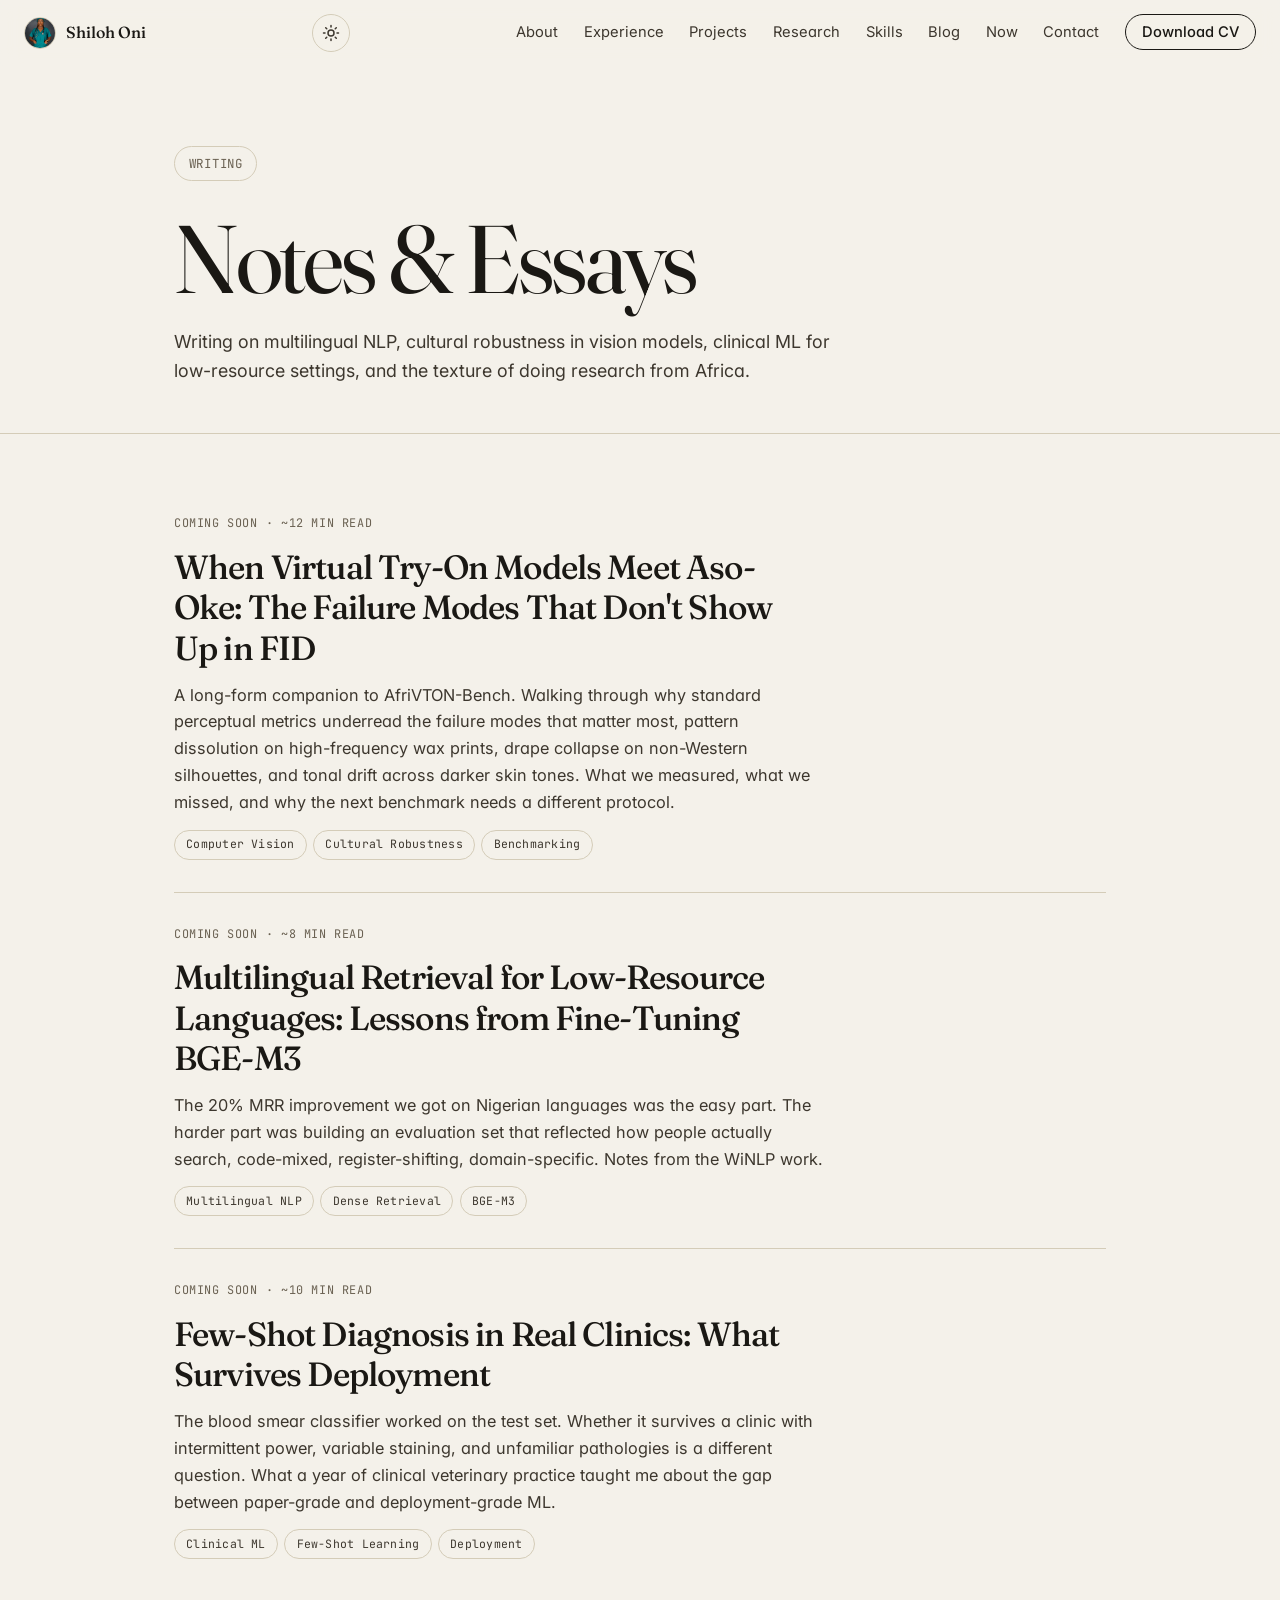
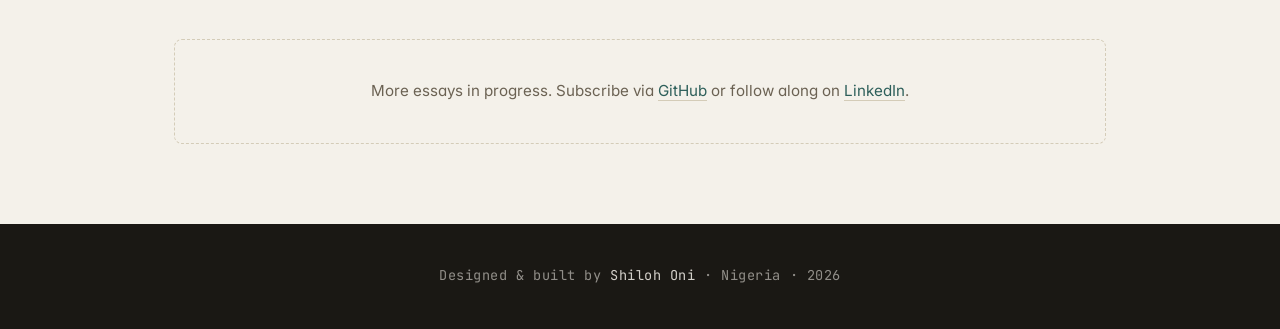
==== commit 16d02485: "Add files via upload" ====
--- a/blog.html
+++ b/blog.html
@@ -4,7 +4,7 @@
   <meta charset="UTF-8" />
   <meta name="viewport" content="width=device-width, initial-scale=1.0" />
   <meta name="description" content="Writing on multilingual NLP, cultural robustness in vision models, clinical ML, and applied research from Africa." />
-  <title>Blog — Shiloh Oni</title>
+  <title>Blog, Shiloh Oni</title>
   <link rel="preconnect" href="https://fonts.googleapis.com" />
   <link rel="preconnect" href="https://fonts.gstatic.com" crossorigin />
   <link href="https://fonts.googleapis.com/css2?family=Fraunces:opsz,wght@9..144,300;9..144,400;9..144,500;9..144,600;9..144,700&family=Inter:wght@300;400;500;600;700&family=JetBrains+Mono:wght@400;500&display=swap" rel="stylesheet" />
@@ -64,7 +64,7 @@
         </div>
         <h2 class="post-card__title">When Virtual Try-On Models Meet Aso-Oke: The Failure Modes That Don't Show Up in FID</h2>
         <p class="post-card__excerpt">
-          A long-form companion to AfriVTON-Bench. Walking through why standard perceptual metrics underread the failure modes that matter most — pattern dissolution on high-frequency wax prints, drape collapse on non-Western silhouettes, and tonal drift across darker skin tones. What we measured, what we missed, and why the next benchmark needs a different protocol.
+          A long-form companion to AfriVTON-Bench. Walking through why standard perceptual metrics underread the failure modes that matter most, pattern dissolution on high-frequency wax prints, drape collapse on non-Western silhouettes, and tonal drift across darker skin tones. What we measured, what we missed, and why the next benchmark needs a different protocol.
         </p>
         <div class="tags">
           <span class="tag">Computer Vision</span>
@@ -80,7 +80,7 @@
         </div>
         <h2 class="post-card__title">Multilingual Retrieval for Low-Resource Languages: Lessons from Fine-Tuning BGE-M3</h2>
         <p class="post-card__excerpt">
-          The 20% MRR improvement we got on Nigerian languages was the easy part. The harder part was building an evaluation set that reflected how people actually search — code-mixed, register-shifting, domain-specific. Notes from the WiNLP work.
+          The 20% MRR improvement we got on Nigerian languages was the easy part. The harder part was building an evaluation set that reflected how people actually search, code-mixed, register-shifting, domain-specific. Notes from the WiNLP work.
         </p>
         <div class="tags">
           <span class="tag">Multilingual NLP</span>
